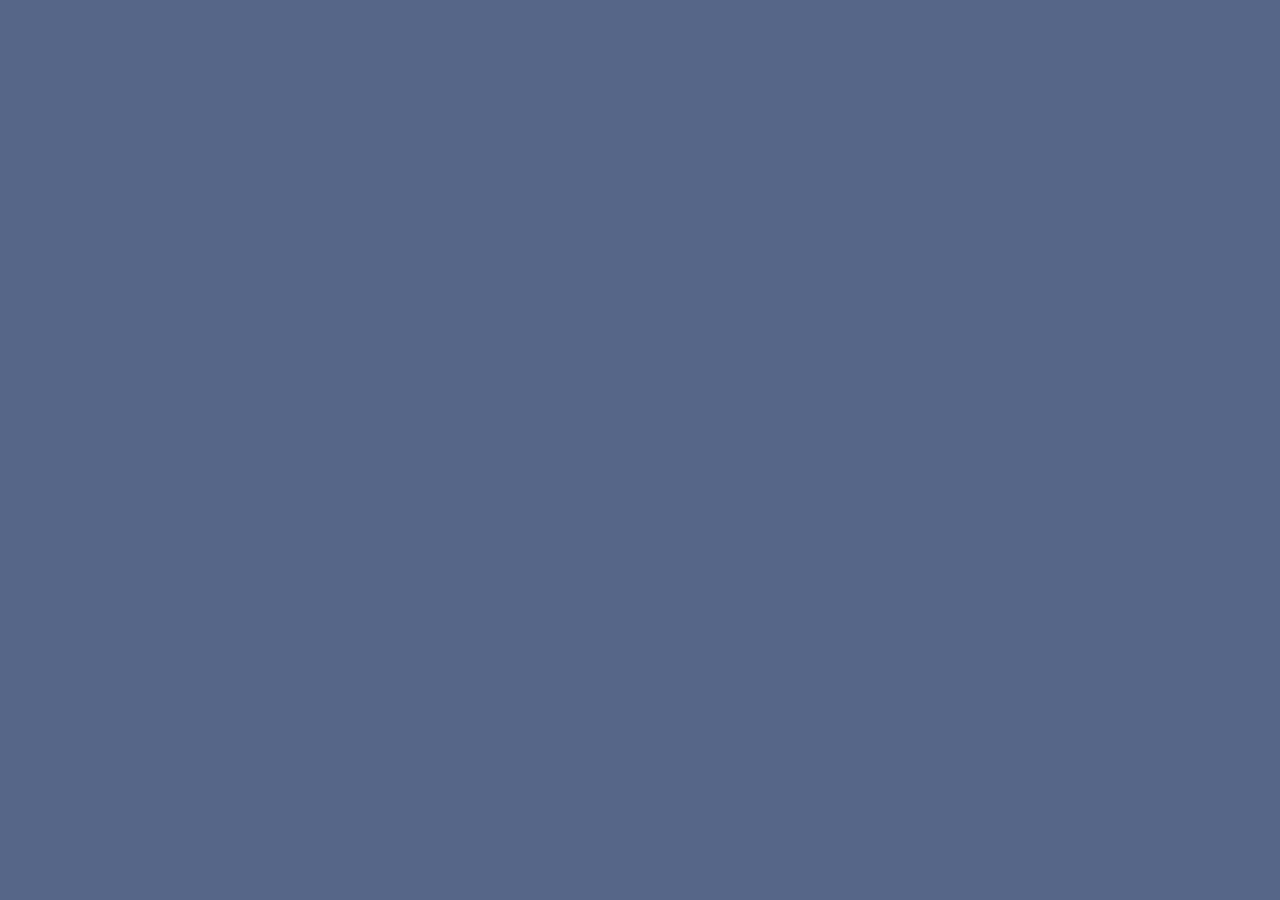
==== index.html @ 746b189f "changed name" ====
<!DOCTYPE html>
<html lang="en">
<head>
    <meta charset="UTF-8">
    <title>RyanCoones</title>
    <link rel="icon" type="image/x-icon" href="Images\favicon.ico">
    <link rel="stylesheet" href="styles.css">
</head>
<body>
    
</body>
</html>
---- styles.css ----
body {
    background-color: #556688;
}
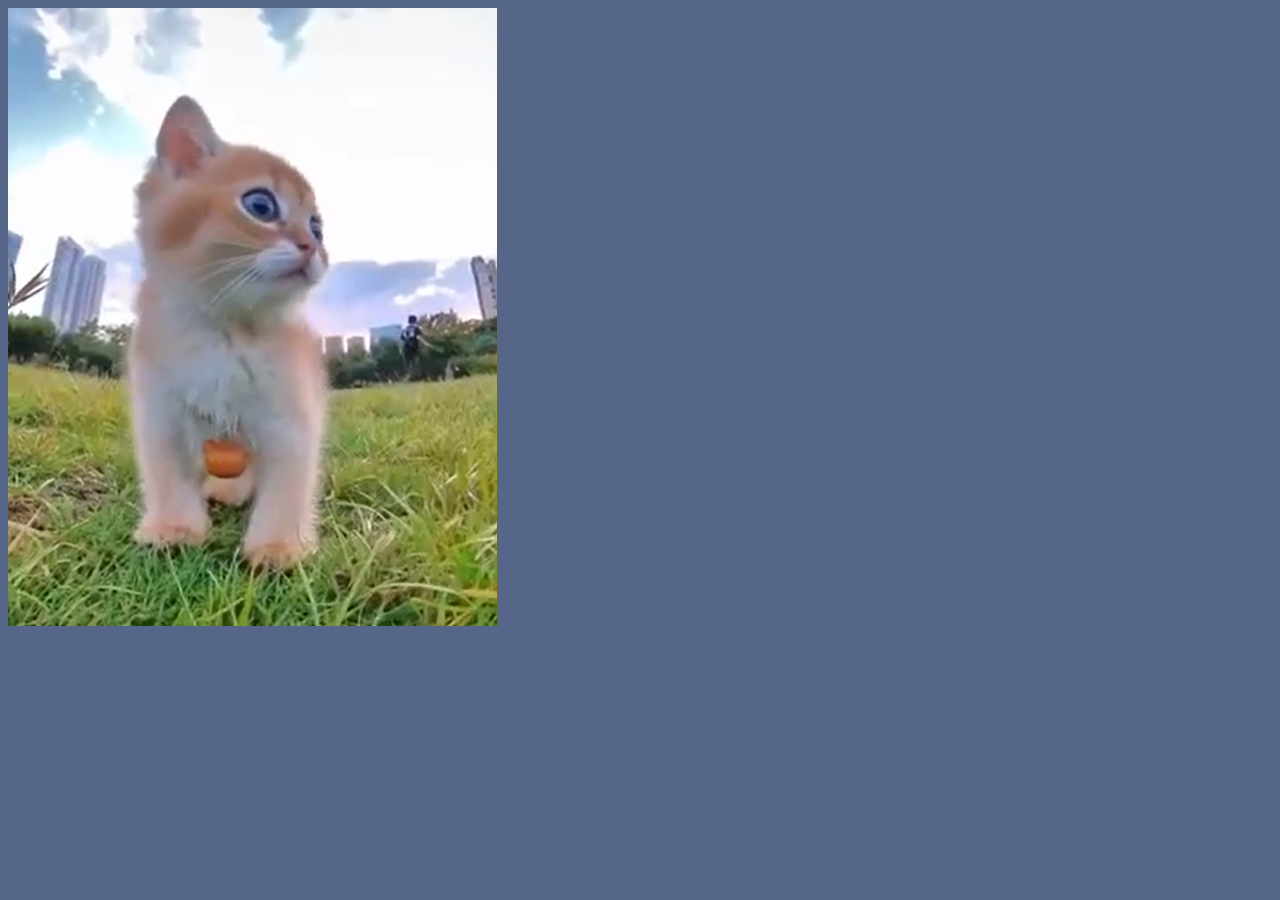
==== commit 956a54f7: "cat" ====
--- a/index.html
+++ b/index.html
@@ -7,6 +7,7 @@
     <link rel="stylesheet" href="styles.css">
 </head>
 <body>
+    <img src="Images\cat.png" alt="cat!">
     
 </body>
 </html>
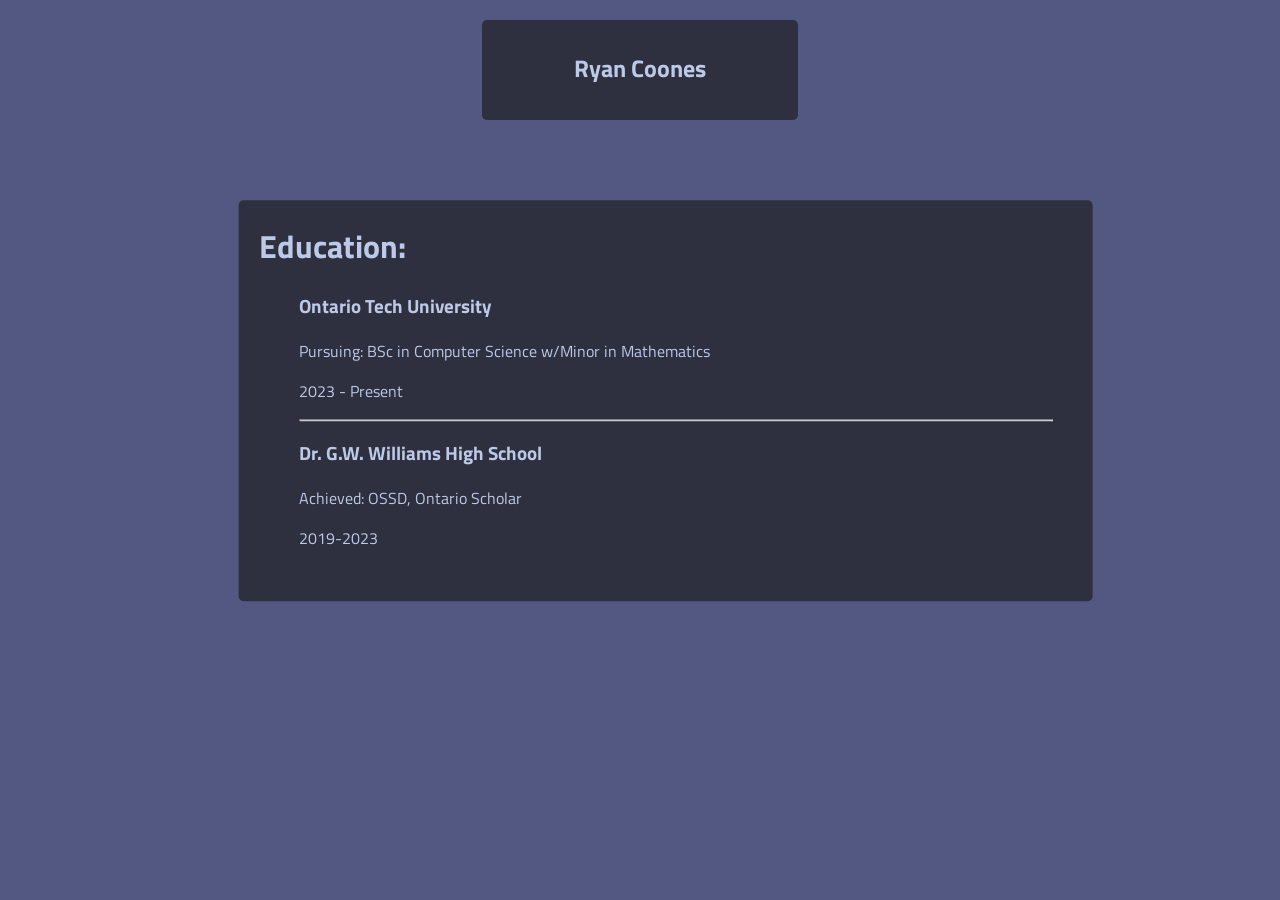
==== commit a8130cc5: "beginning design for the website" ====
--- a/index.html
+++ b/index.html
@@ -2,12 +2,36 @@
 <html lang="en">
 <head>
     <meta charset="UTF-8">
-    <title>RyanCoones</title>
+    <title>Ryan Coones</title>
     <link rel="icon" type="image/x-icon" href="Images\favicon.ico">
     <link rel="stylesheet" href="styles.css">
 </head>
 <body>
-    <img src="Images\cat.png" alt="cat!">
-    
+
+    <div id="title">
+        <h2 id="name">Ryan Coones</h2>
+    </div>
+
+    <div id="aboutMe">
+        <div>
+
+            <h1>Education:</h1>
+
+            <div class="education">
+                <h3>Ontario Tech University</h3>
+                <p>Pursuing: BSc in Computer Science w/Minor in Mathematics</p>
+                <p>2023 - Present</p>
+            </div>
+
+            <hr style="width: 90%;">
+            <div class="education">
+                <h3>Dr. G.W. Williams High School</h3>
+                <p>Achieved: OSSD, Ontario Scholar</p>
+                <p>2019-2023</p>
+            </div>
+            
+        </div>
+        
+    </div>
 </body>
 </html>
--- a/styles.css
+++ b/styles.css
@@ -1,4 +1,44 @@
-body {
-    background-color: #556688;
+@import url('https://fonts.googleapis.com/css2?family=Titillium+Web:ital,wght@0,200;0,300;0,400;0,600;0,700;0,900;1,200;1,300;1,400;1,600;1,700&display=swap');
+
+:root {
+/*Main colour scheme*/
+    --background-colour: #525881;
+    --overlay-colour-1: #2e2f3f;
+    --text-colour: #bcc9e7;
+
 }
 
+body {
+    background-color: var(--background-colour);
+    font-family: "Titillium Web", system-ui;;
+}
+
+#title {
+    background-color: var(--overlay-colour-1);
+    color: var(--text-colour);
+    width: 25%;
+    height: 100px;
+    margin: auto;
+    border-radius: 5px;
+    text-align: center;
+}
+
+#name {
+    padding: 30px;
+}
+
+#aboutMe {
+    background-color: var(--overlay-colour-1);
+    color: var(--text-colour);
+    width: 66%;
+    height: 400px;
+    transform: translate(27%, 20%);
+    border-radius: 5px;
+    text-align: left;
+    padding-left: 20px;
+    padding-top: 1px;
+}
+
+.education {
+    padding-left: 40px;
+}
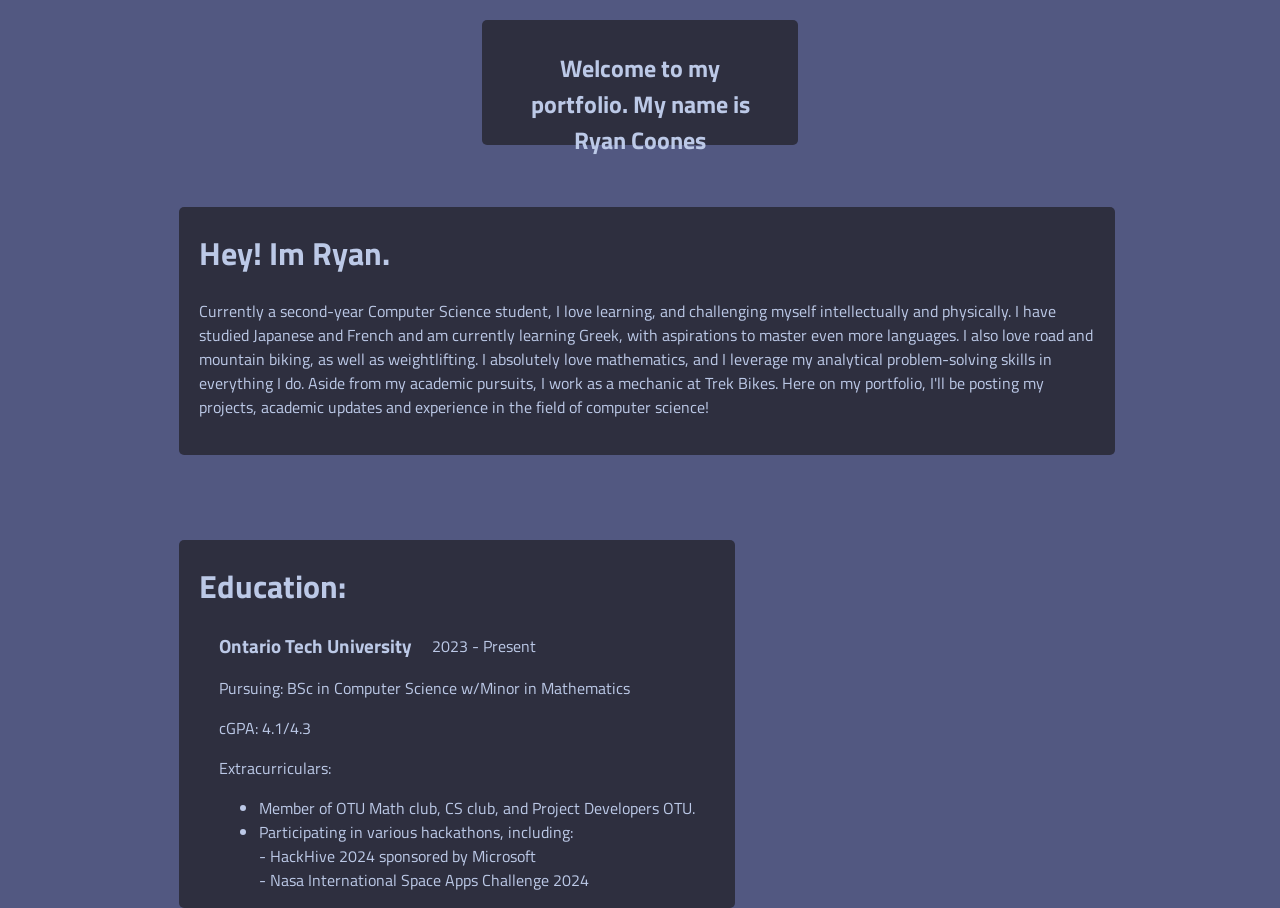
==== commit 4baf4afa: "added aboutMe" ====
--- a/index.html
+++ b/index.html
@@ -9,27 +9,35 @@
 <body>
 
     <div id="title">
-        <h2 id="name">Ryan Coones</h2>
+        <h2 id="name">Welcome to my portfolio. My name is Ryan Coones</h2>
     </div>
 
     <div id="aboutMe">
-        <div>
+        <h1>Hey! Im Ryan.</h1>
+        <p>Currently a second-year Computer Science student, I love learning, and challenging myself intellectually and physically. I have studied Japanese and French and am currently learning Greek, with aspirations to master even more languages. I also love road and mountain biking, as well as weightlifting.
 
-            <h1>Education:</h1>
+            I absolutely love mathematics, and I leverage my analytical problem-solving skills in everything I do. Aside from my academic pursuits, I work as a mechanic at Trek Bikes.
+            
+            Here on my portfolio, I'll be posting my projects, academic updates and experience in the field of computer science!</p>
+    </div>
 
-            <div class="education">
-                <h3>Ontario Tech University</h3>
-                <p>Pursuing: BSc in Computer Science w/Minor in Mathematics</p>
-                <p>2023 - Present</p>
-            </div>
+    <div id="education">
 
-            <hr style="width: 90%;">
-            <div class="education">
-                <h3>Dr. G.W. Williams High School</h3>
-                <p>Achieved: OSSD, Ontario Scholar</p>
-                <p>2019-2023</p>
-            </div>
-            
+        <h1>Education:</h1>
+
+
+
+        <div class="school">
+            <h3 id="schoolname">Ontario Tech University</h3><p id="timeline">2023 - Present</p>
+            <p>Pursuing: BSc in Computer Science w/Minor in Mathematics</p>
+            <p>cGPA: 4.1/4.3</p>
+            <p>Extracurriculars:</p>
+            <ul>
+                <li>Member of OTU Math club, CS club, and Project Developers OTU.</li>
+                <li>Participating in various hackathons, including: <br> 
+                        - HackHive 2024 sponsored by Microsoft <br>
+                        - Nasa International Space Apps Challenge 2024</li>
+            </ul>
         </div>
         
     </div>
--- a/styles.css
+++ b/styles.css
@@ -10,14 +10,14 @@
 
 body {
     background-color: var(--background-colour);
-    font-family: "Titillium Web", system-ui;;
+    font-family: "Titillium Web", system-ui;
 }
 
 #title {
     background-color: var(--overlay-colour-1);
     color: var(--text-colour);
     width: 25%;
-    height: 100px;
+    height: 125px;
     margin: auto;
     border-radius: 5px;
     text-align: center;
@@ -30,15 +30,45 @@
 #aboutMe {
     background-color: var(--overlay-colour-1);
     color: var(--text-colour);
-    width: 66%;
-    height: 400px;
-    transform: translate(27%, 20%);
+
+    position:absolute;
+    top: 23%;
+    left: 14%;
+
+    margin:auto;
+    width: 70%;
     border-radius: 5px;
     text-align: left;
     padding-left: 20px;
     padding-top: 1px;
+    padding-right: 20px;
+    padding-bottom: 20px;
 }
 
-.education {
-    padding-left: 40px;
-}+#education {
+    background-color: var(--overlay-colour-1);
+    color: var(--text-colour);
+
+    position:absolute;
+    left: 14%;
+    top: 60%;
+
+    margin: auto;
+    border-radius: 5px;
+    text-align: left;
+    padding-left: 20px;
+    padding-top: 1px;
+    padding-right: 20px;
+}
+
+.school {
+    padding-left: 20px;
+    padding-right: 20px;
+}
+
+
+#schoolname, #timeline{
+    display:inline;
+    vertical-align:middle;
+    padding-right: 20px;
+}
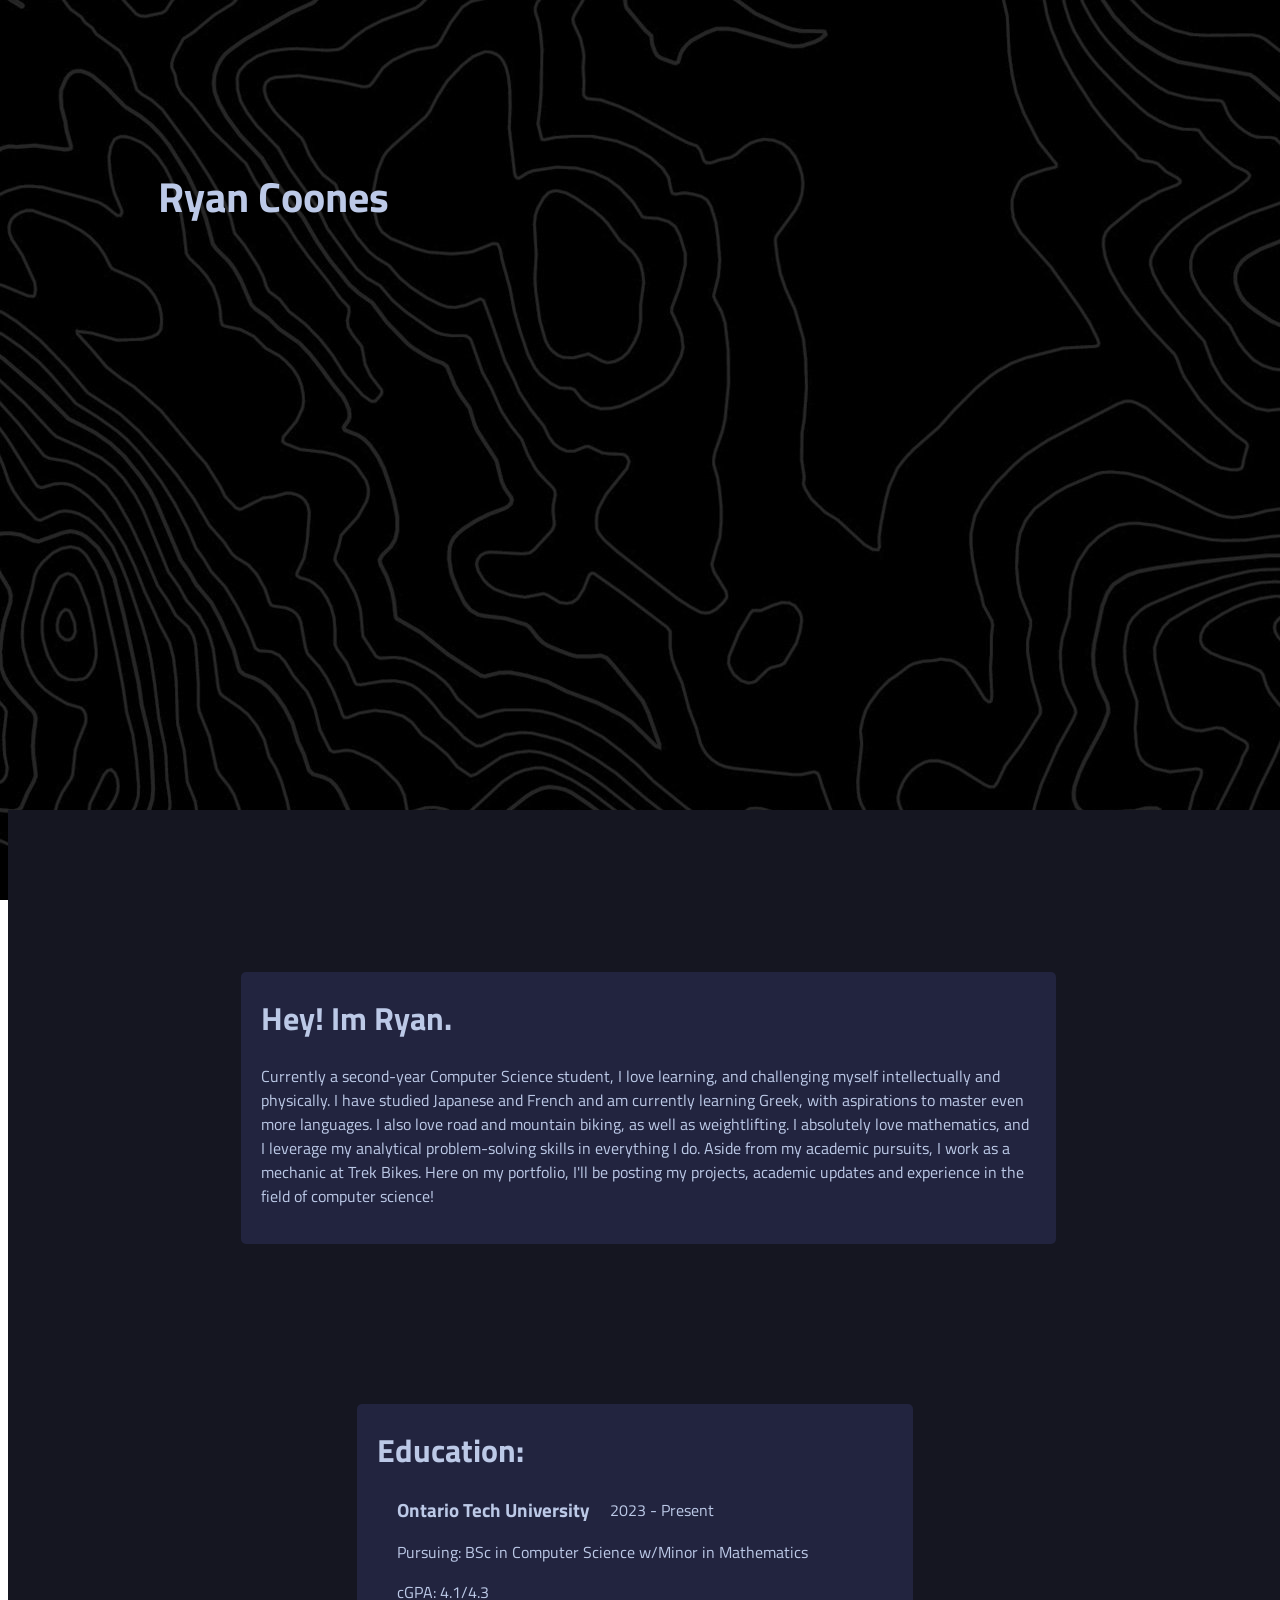
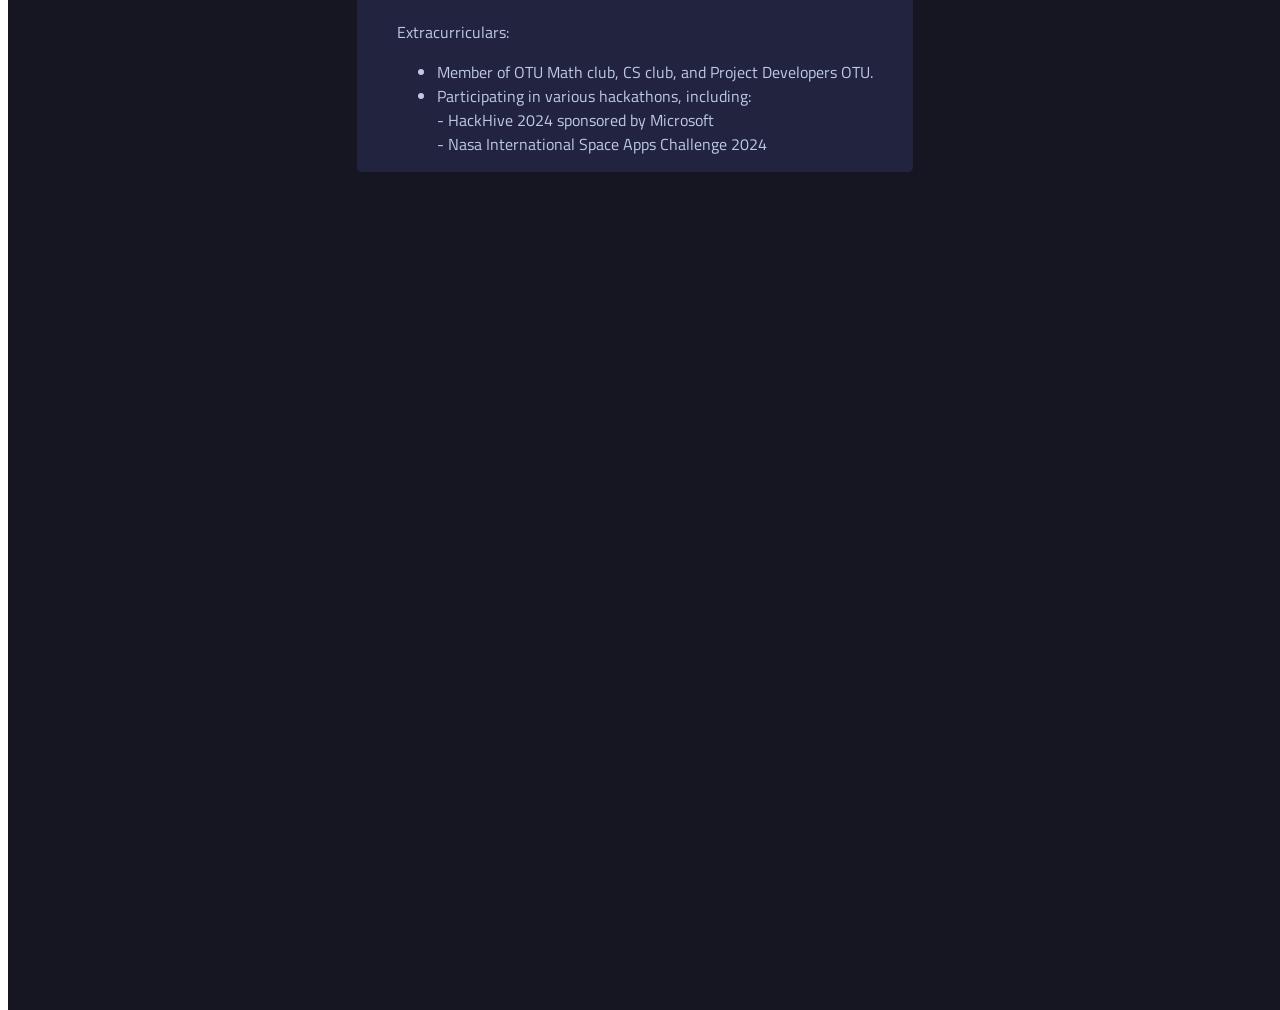
==== commit 9d00f93b: "redesign with static background effect and new colours!" ====
--- a/index.html
+++ b/index.html
@@ -9,37 +9,39 @@
 <body>
 
     <div id="title">
-        <h2 id="name">Welcome to my portfolio. My name is Ryan Coones</h2>
+        <h2 id="name">Ryan Coones</h2>
     </div>
 
-    <div id="aboutMe">
-        <h1>Hey! Im Ryan.</h1>
-        <p>Currently a second-year Computer Science student, I love learning, and challenging myself intellectually and physically. I have studied Japanese and French and am currently learning Greek, with aspirations to master even more languages. I also love road and mountain biking, as well as weightlifting.
+    <div class="bottom_body">
 
-            I absolutely love mathematics, and I leverage my analytical problem-solving skills in everything I do. Aside from my academic pursuits, I work as a mechanic at Trek Bikes.
-            
-            Here on my portfolio, I'll be posting my projects, academic updates and experience in the field of computer science!</p>
-    </div>
+        <div id="aboutMe">
+            <h1>Hey! Im Ryan.</h1>
+            <p>Currently a second-year Computer Science student, I love learning, and challenging myself intellectually and physically. I have studied Japanese and French and am currently learning Greek, with aspirations to master even more languages. I also love road and mountain biking, as well as weightlifting. I absolutely love mathematics, and I leverage my analytical problem-solving skills in everything I do. Aside from my academic pursuits, I work as a mechanic at Trek Bikes. Here on my portfolio, I'll be posting my projects, academic updates and experience in the field of computer science!</p>
+        </div>
 
-    <div id="education">
+        <div id="education">
 
-        <h1>Education:</h1>
+            <h1>Education:</h1>
 
 
 
-        <div class="school">
-            <h3 id="schoolname">Ontario Tech University</h3><p id="timeline">2023 - Present</p>
-            <p>Pursuing: BSc in Computer Science w/Minor in Mathematics</p>
-            <p>cGPA: 4.1/4.3</p>
-            <p>Extracurriculars:</p>
-            <ul>
-                <li>Member of OTU Math club, CS club, and Project Developers OTU.</li>
-                <li>Participating in various hackathons, including: <br> 
-                        - HackHive 2024 sponsored by Microsoft <br>
-                        - Nasa International Space Apps Challenge 2024</li>
-            </ul>
+            <div class="school">
+                <h3 id="schoolname">Ontario Tech University</h3><p id="timeline">2023 - Present</p>
+                <p>Pursuing: BSc in Computer Science w/Minor in Mathematics</p>
+                <p>cGPA: 4.1/4.3</p>
+                <p>Extracurriculars:</p>
+                <ul>
+                    <li>Member of OTU Math club, CS club, and Project Developers OTU.</li>
+                    <li>Participating in various hackathons, including: <br> 
+                            - HackHive 2024 sponsored by Microsoft <br>
+                            - Nasa International Space Apps Challenge 2024</li>
+                </ul>
+            </div>
+            
         </div>
+
+    </div>
+
         
-    </div>
 </body>
 </html>
--- a/styles.css
+++ b/styles.css
@@ -2,22 +2,30 @@
 
 :root {
 /*Main colour scheme*/
-    --background-colour: #525881;
-    --overlay-colour-1: #2e2f3f;
+    --background-colour: #151621;
+    --overlay-colour-1: #22243f;
     --text-colour: #bcc9e7;
 
 }
 
 body {
-    background-color: var(--background-colour);
+    background-image: url(Images/background.jpg);
+    background-size: auto;
+    background-attachment: fixed;
     font-family: "Titillium Web", system-ui;
+    overflow-x:hidden;
+
 }
 
 #title {
-    background-color: var(--overlay-colour-1);
     color: var(--text-colour);
-    width: 25%;
-    height: 125px;
+    font-weight: 600;
+    font-size: 28px;
+
+    position:absolute;
+    top: 11%;
+    left: 10%;
+
     margin: auto;
     border-radius: 5px;
     text-align: center;
@@ -32,11 +40,11 @@
     color: var(--text-colour);
 
     position:absolute;
-    top: 23%;
-    left: 14%;
+    top: 9%;
+    left: 18%;
 
     margin:auto;
-    width: 70%;
+    width: 60%;
     border-radius: 5px;
     text-align: left;
     padding-left: 20px;
@@ -50,8 +58,8 @@
     color: var(--text-colour);
 
     position:absolute;
-    left: 14%;
-    top: 60%;
+    left: 27%;
+    top: 33%;
 
     margin: auto;
     border-radius: 5px;
@@ -72,3 +80,16 @@
     vertical-align:middle;
     padding-right: 20px;
 }
+
+.bottom_body {
+    background-color: var(--background-colour);
+
+    width: 101%;
+    height: 200%;
+
+    position: absolute;
+    top: 90%;
+    margin:auto;
+    display:inline;
+
+}
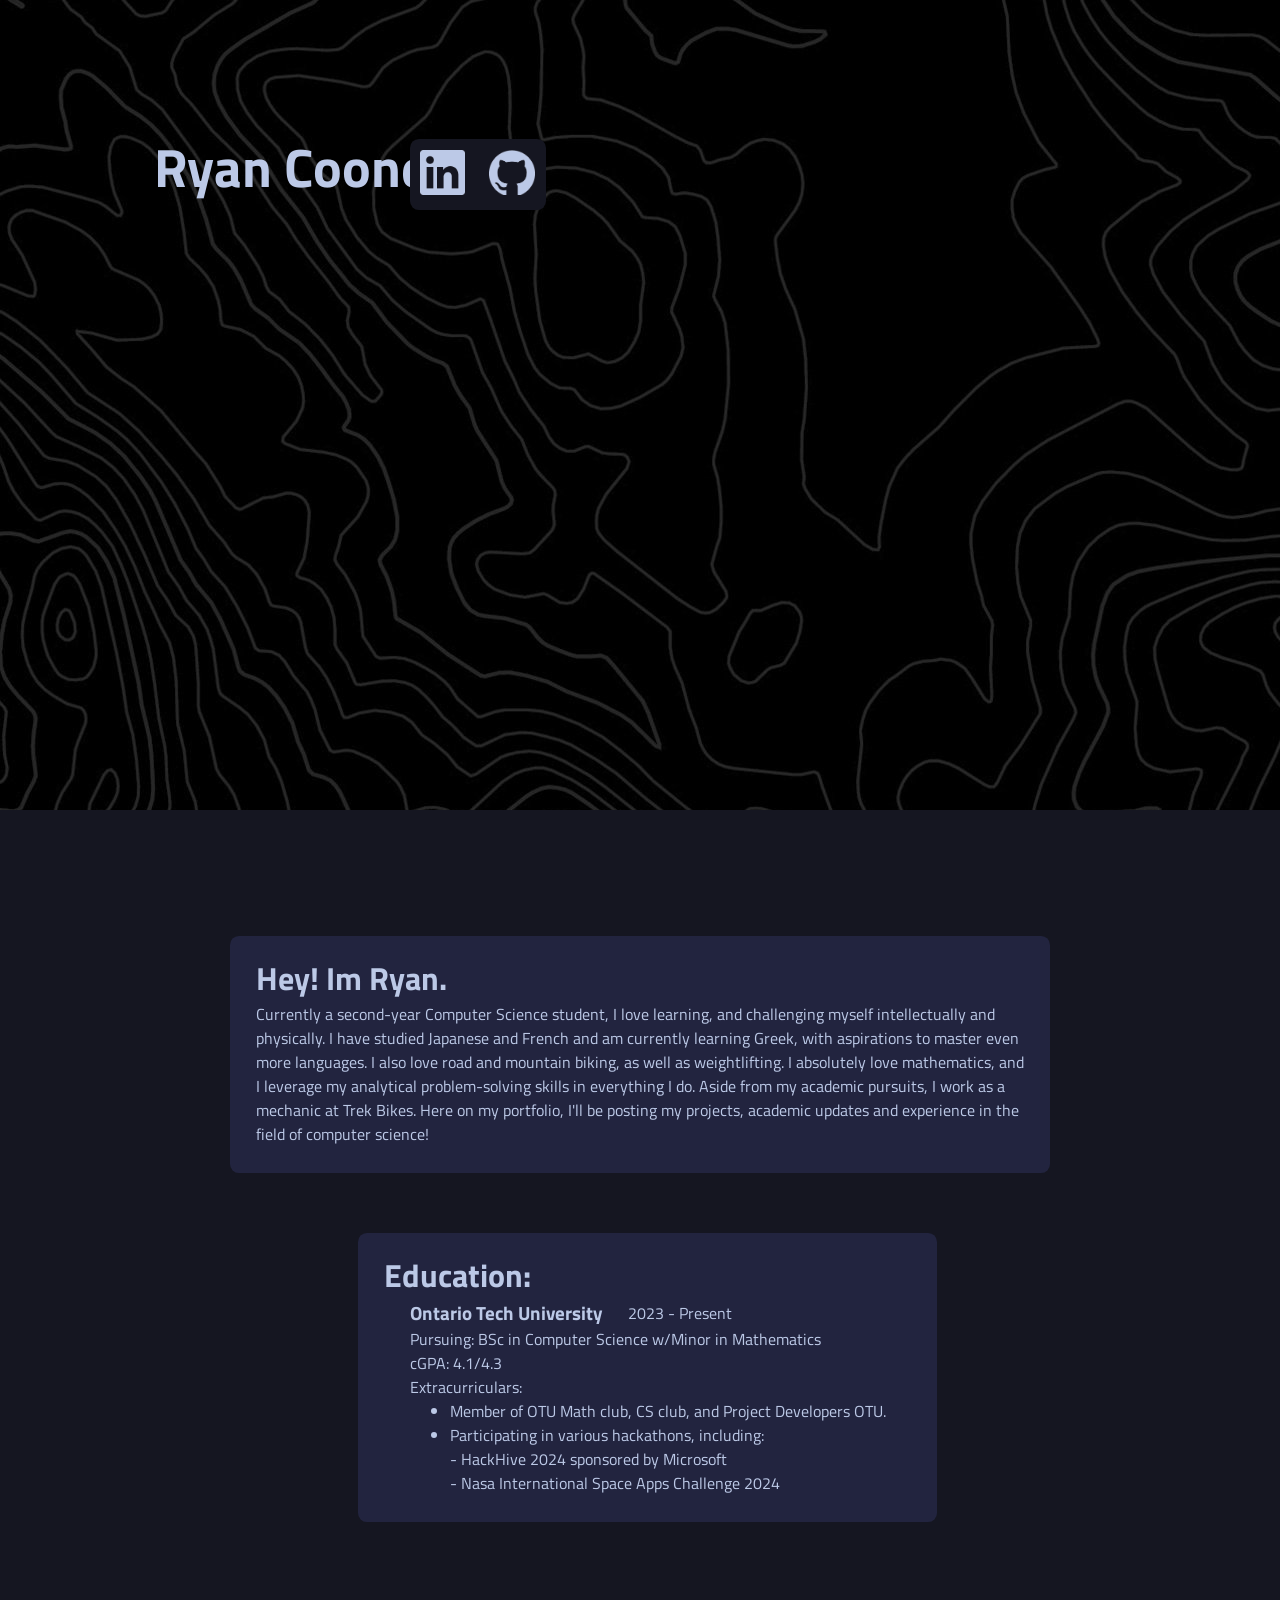
==== commit 99406e70: "revamped css stuff with vh and vw, added github and linkedin links!" ====
--- a/index.html
+++ b/index.html
@@ -9,8 +9,23 @@
 <body>
 
     <div id="title">
-        <h2 id="name">Ryan Coones</h2>
+        <h2>Ryan Coones</h2>
+        
     </div>
+
+    <div id="links">
+
+        <span>
+            <a href="https://www.linkedin.com/in/ryan-coones-9a083b2b2/" target="_blank"><img src="Images/linkedin.png" alt="My LinkedIn!"></a>
+        </span>
+
+        <span>
+            <a href="https://github.com/RyanCoones" target="_blank"><img src="Images/github.png" alt="My Github!"></a>
+        </span>
+
+    </div>
+
+
 
     <div class="bottom_body">
 
--- a/styles.css
+++ b/styles.css
@@ -6,6 +6,10 @@
     --overlay-colour-1: #22243f;
     --text-colour: #bcc9e7;
 
+}
+
+* {
+    margin:0px;
 }
 
 body {
@@ -20,19 +24,35 @@
 #title {
     color: var(--text-colour);
     font-weight: 600;
-    font-size: 28px;
+    font-size: 4vh;
+    text-align: center;
 
     position:absolute;
-    top: 11%;
-    left: 10%;
-
+    top: 14vh;
+    left: 12vw;
     margin: auto;
-    border-radius: 5px;
-    text-align: center;
+    
 }
 
-#name {
-    padding: 30px;
+#links {
+    background-color: var(--background-colour);
+    margin: auto;
+    display: inline;
+
+    position: absolute;
+    top:15.4vh;
+    left:32vw;
+
+    border-radius:0.7vw;
+}
+
+#links img {
+    max-width:5vw;
+    max-height:5vh;
+    padding-top:1.3vh;
+    padding-left:0.8vw;
+    padding-right:0.8vw;
+    padding-bottom:1vh;
 }
 
 #aboutMe {
@@ -40,17 +60,17 @@
     color: var(--text-colour);
 
     position:absolute;
-    top: 9%;
-    left: 18%;
+    top: 14vh;
+    left: 18vw;
 
-    margin:auto;
+    margin: auto;
     width: 60%;
-    border-radius: 5px;
+    border-radius: 0.7vw;
     text-align: left;
-    padding-left: 20px;
-    padding-top: 1px;
-    padding-right: 20px;
-    padding-bottom: 20px;
+    padding-left: 2vw;
+    padding-top: 2vh;
+    padding-right: 2vw;
+    padding-bottom: 3vh;
 }
 
 #education {
@@ -58,38 +78,38 @@
     color: var(--text-colour);
 
     position:absolute;
-    left: 27%;
-    top: 33%;
+    left: 28vw;
+    top: 47vh;
 
     margin: auto;
-    border-radius: 5px;
+    border-radius: 0.7vw;
     text-align: left;
-    padding-left: 20px;
-    padding-top: 1px;
-    padding-right: 20px;
+    padding-top: 2vh;
+    padding-left: 2vw;
+    padding-bottom: 3vh;
+    padding-right: 2vw;
 }
 
 .school {
-    padding-left: 20px;
-    padding-right: 20px;
+    padding-left: 2vw;
+    padding-right: 2vw;
 }
 
 
 #schoolname, #timeline{
     display:inline;
     vertical-align:middle;
-    padding-right: 20px;
+    padding-right: 2vw;
 }
 
 .bottom_body {
     background-color: var(--background-colour);
 
-    width: 101%;
-    height: 200%;
+    width: 100vw;
+    height: 200vh;
 
     position: absolute;
-    top: 90%;
-    margin:auto;
-    display:inline;
+    top: 90vh;
+    display:block;
 
 }
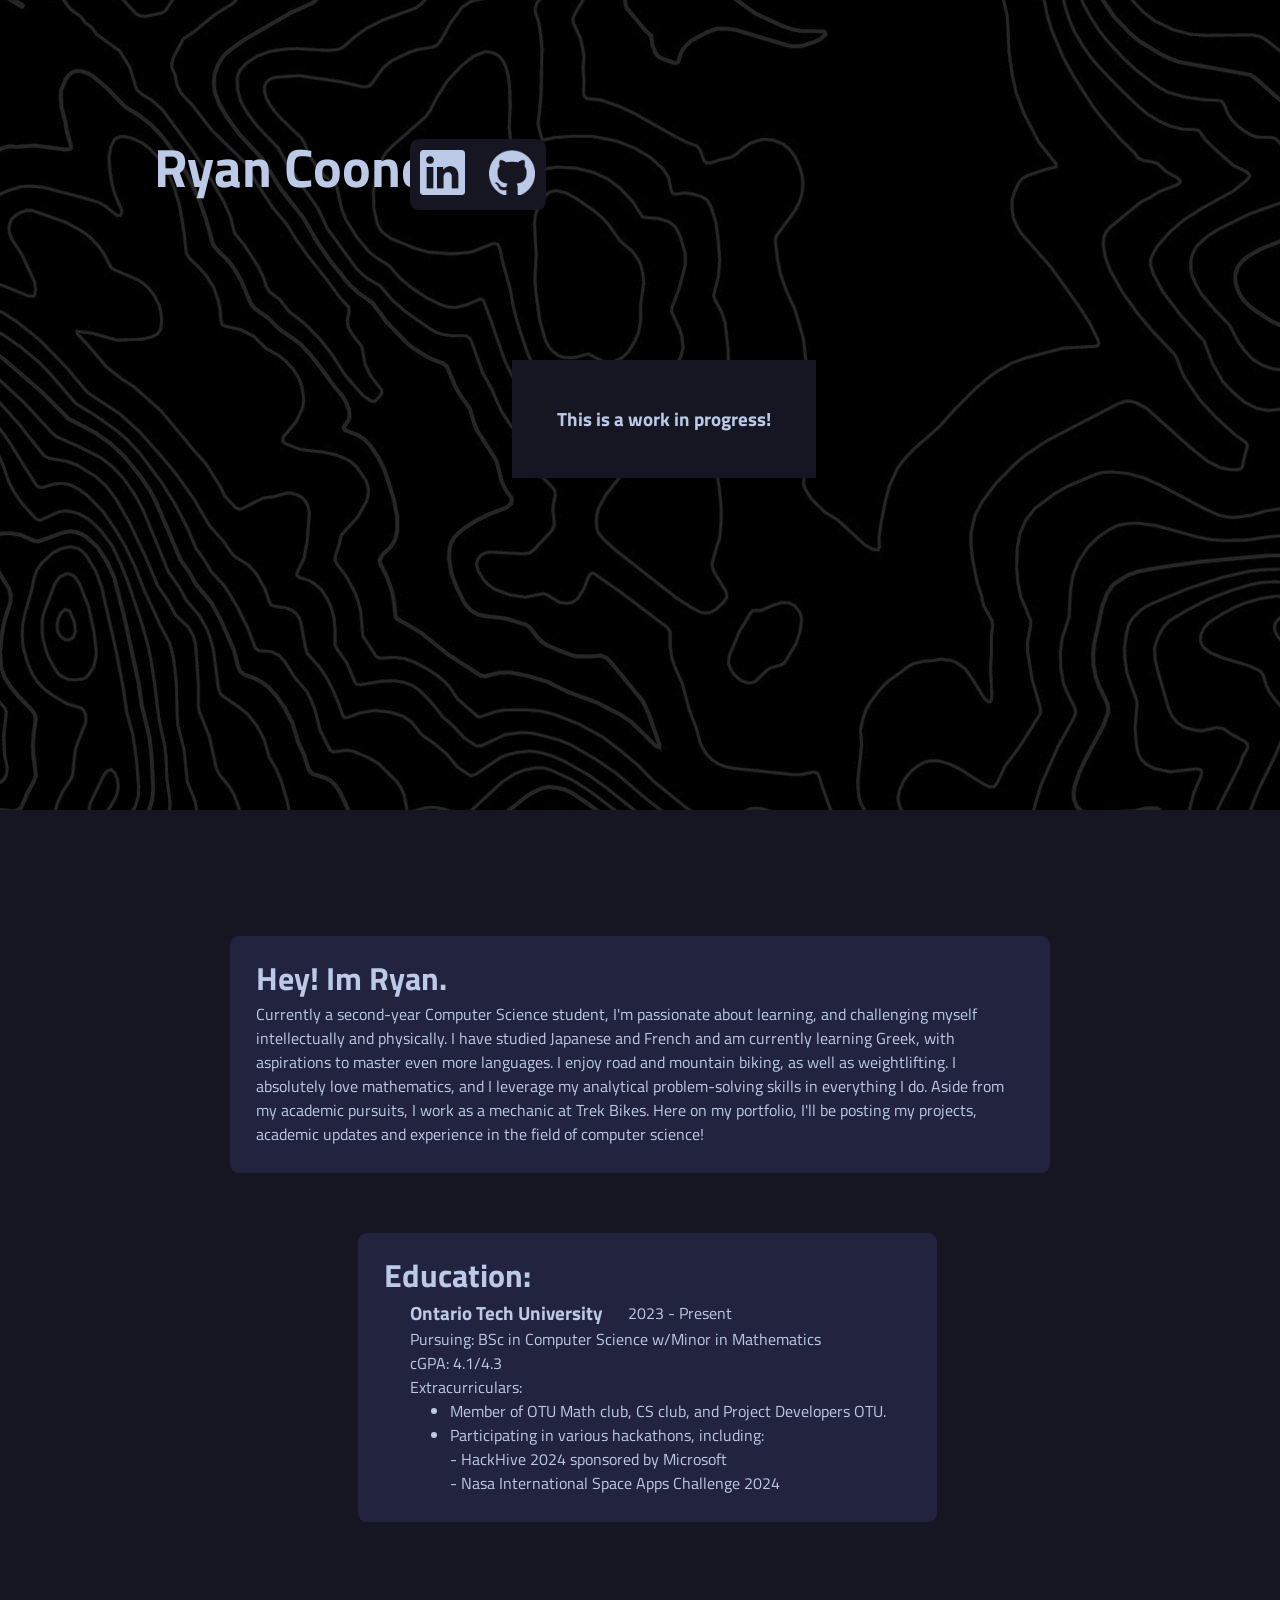
==== commit 0403a62c: "added 'work in progress' message" ====
--- a/index.html
+++ b/index.html
@@ -25,13 +25,15 @@
 
     </div>
 
+    <div id="wip"><h3>This is a work in progress!</h3></div>
+
 
 
     <div class="bottom_body">
 
         <div id="aboutMe">
             <h1>Hey! Im Ryan.</h1>
-            <p>Currently a second-year Computer Science student, I love learning, and challenging myself intellectually and physically. I have studied Japanese and French and am currently learning Greek, with aspirations to master even more languages. I also love road and mountain biking, as well as weightlifting. I absolutely love mathematics, and I leverage my analytical problem-solving skills in everything I do. Aside from my academic pursuits, I work as a mechanic at Trek Bikes. Here on my portfolio, I'll be posting my projects, academic updates and experience in the field of computer science!</p>
+            <p>Currently a second-year Computer Science student, I'm passionate about learning, and challenging myself intellectually and physically. I have studied Japanese and French and am currently learning Greek, with aspirations to master even more languages. I enjoy road and mountain biking, as well as weightlifting. I absolutely love mathematics, and I leverage my analytical problem-solving skills in everything I do. Aside from my academic pursuits, I work as a mechanic at Trek Bikes. Here on my portfolio, I'll be posting my projects, academic updates and experience in the field of computer science!</p>
         </div>
 
         <div id="education">
--- a/styles.css
+++ b/styles.css
@@ -53,6 +53,18 @@
     padding-left:0.8vw;
     padding-right:0.8vw;
     padding-bottom:1vh;
+}
+
+#wip {
+    background-color: var(--background-colour);
+    color: var(--text-colour);
+    margin: auto;
+
+    position:absolute;
+    top:40vh;
+    left:40vw;
+
+    padding:5vh;
 }
 
 #aboutMe {
